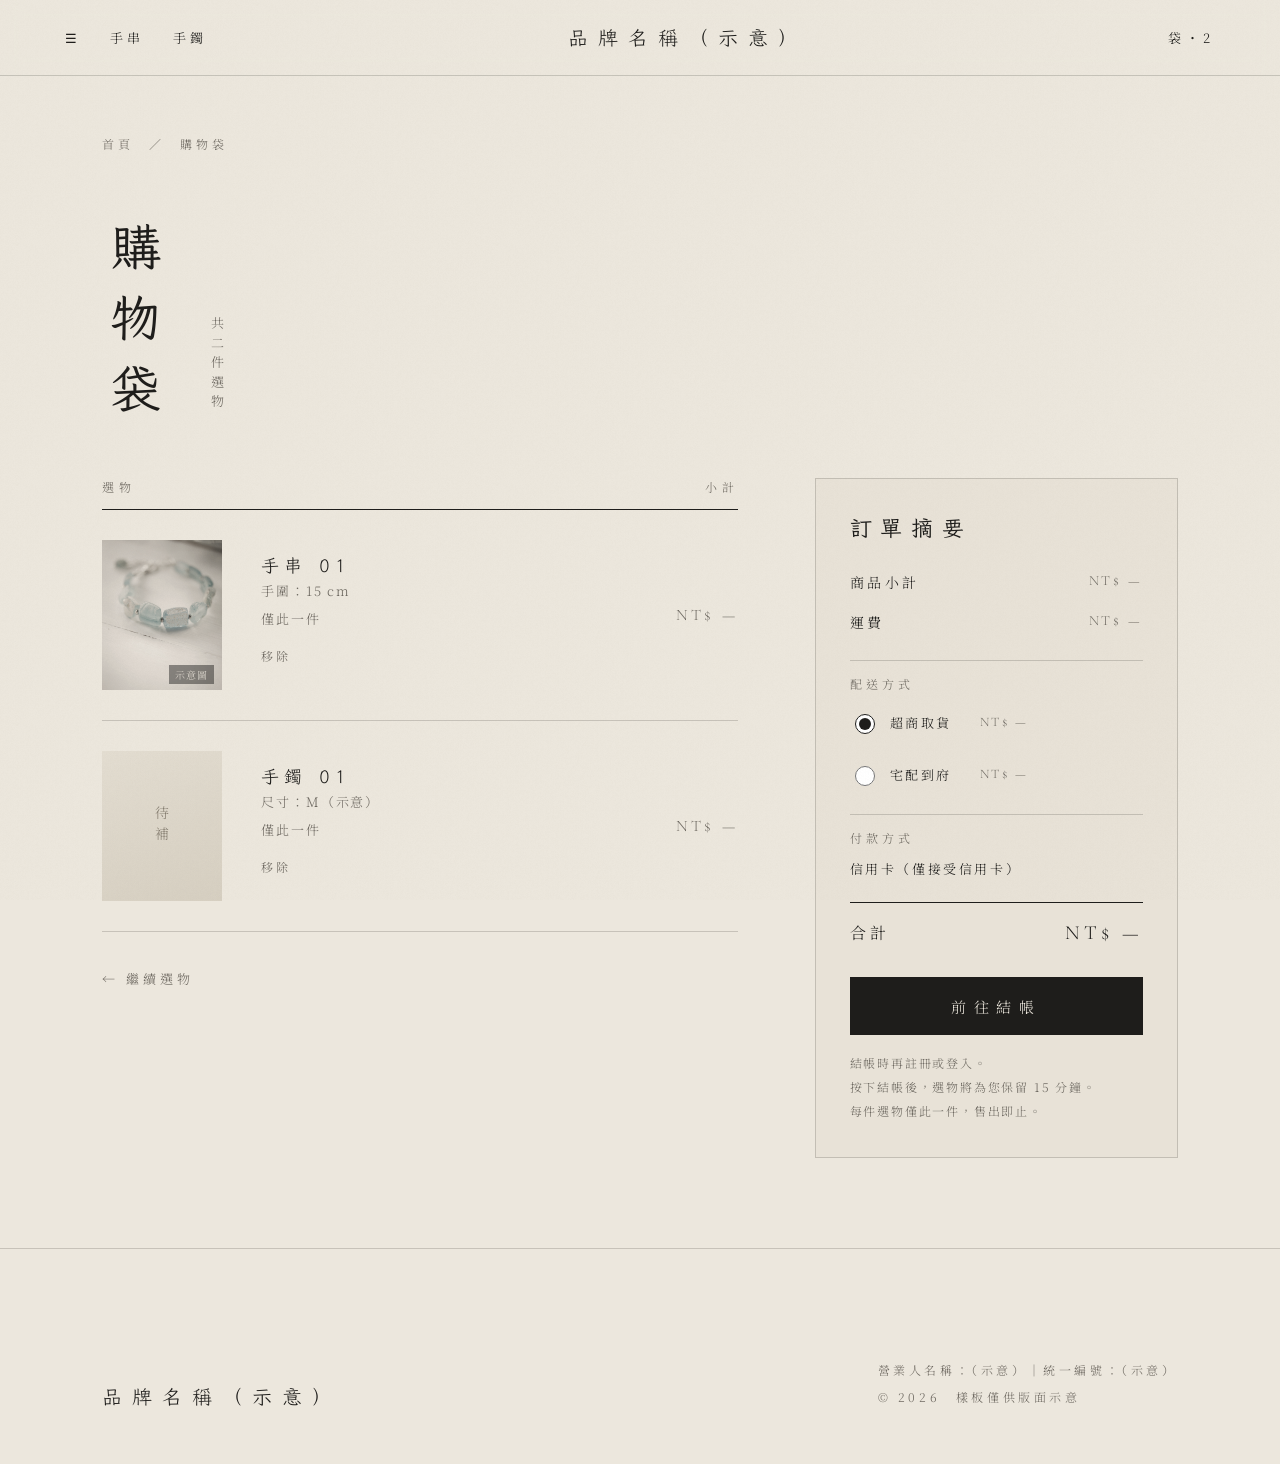
==== cart.html @ 5ad74435 "Showcase: switch to v5-zen template (dark/light alternating sections); old beige version kept in old" ====
<!doctype html><html lang="zh-Hant"><head><meta charset="utf-8"><meta name="viewport" content="width=device-width,initial-scale=1"><title>購物袋｜品牌名稱（示意）</title>
<link href="https://fonts.googleapis.com/css2?family=LXGW+WenKai+TC:wght@300;400&family=Noto+Serif+TC:wght@200;300;500&family=Cormorant+Garamond:ital,wght@0,300;1,300&display=swap" rel="stylesheet"><link rel="stylesheet" href="zen.css"><style>.ch{display:flex;align-items:flex-end;gap:3vw;padding:6vh 8vw 5vh}.ch h1{writing-mode:vertical-rl;font-family:var(--wk);font-weight:400;font-size:clamp(38px,4vw,58px);letter-spacing:.4em;margin:0}
.cw{display:grid;grid-template-columns:7fr 4fr;gap:6vw;padding:0 8vw;align-items:start}
.thd{display:grid;grid-template-columns:1fr 120px;font-size:12px;letter-spacing:.35em;color:var(--ash);padding:0 0 14px;border-bottom:1px solid var(--ink)}
.ci{display:grid;grid-template-columns:120px 1fr 120px;gap:0 2vw;padding:30px 0;border-bottom:1px solid var(--ln);align-items:center}
.ci .pic,.ci .void{aspect-ratio:4/5;height:auto}.ci .meta{padding-left:1vw}.ci .meta .s{font-size:13px;color:var(--ash);letter-spacing:.15em;line-height:2.2}
.rm{min-height:44px;display:inline-flex;align-items:center;font-size:12px;letter-spacing:.3em;color:var(--ash);background:none;border:0;padding:0;cursor:pointer;border-bottom:1px solid transparent}.rm:hover{border-bottom-color:var(--ash)}
.ci .sub{text-align:right}
.sumbox{position:sticky;top:110px;border:1px solid var(--ln);padding:34px;background:rgba(228,222,210,.5)}
.sumbox h2{font-family:var(--wk);font-weight:400;letter-spacing:.4em;font-size:22px;margin:0 0 20px}
.sumbox .r{display:flex;justify-content:space-between;padding:10px 0;letter-spacing:.25em;font-size:14px}.sumbox .t{border-top:1px solid var(--ink);margin-top:12px;padding-top:18px;font-size:16px}
.k2{font-size:12px;letter-spacing:.35em;color:var(--ash);margin-top:18px;padding-top:14px;border-top:1px solid var(--ln)}.pay{min-height:44px;display:flex;align-items:center;font-size:13px;letter-spacing:.2em}
.sumbox .btn{width:100%;min-height:58px;margin-top:22px;font-size:15px}
.sumbox .s{font-size:12px;color:var(--ash);letter-spacing:.15em;line-height:2;margin-top:16px}
.gift{display:flex;align-items:center;gap:12px;min-height:44px;font-size:13px;letter-spacing:.2em;margin-top:8px;cursor:pointer}.gift input{width:20px;height:20px;accent-color:var(--ink)}
.back{display:inline-flex;min-height:44px;align-items:center;margin-top:24px;font-size:13px;letter-spacing:.3em;color:var(--ash)}
.empty{display:none;padding:6vh 8vw 4vh;grid-template-columns:auto 1fr;gap:6vw;align-items:center;max-width:1100px;margin:auto}
.enso{width:min(28vw,340px);aspect-ratio:1;border-radius:50%;background:radial-gradient(circle,transparent 58%,rgba(30,29,27,.8) 60%,rgba(30,29,27,.45) 64%,transparent 67%);-webkit-mask:conic-gradient(#000 0 320deg,transparent 340deg);mask:conic-gradient(#000 0 320deg,transparent 340deg);display:grid;place-items:center}
.empty h2{font-family:var(--wk);font-weight:400;font-size:clamp(28px,2.8vw,40px);letter-spacing:.35em;margin:0 0 16px}.empty p{color:var(--ash);letter-spacing:.2em;line-height:2.3;margin:0 0 30px}
.empty .links{display:flex;gap:12px;flex-wrap:wrap}
body.isempty .cw{display:none}body.isempty .empty{display:grid}body.isempty .ch .v{display:none}
@media(max-width:760px){.ch{padding:4vh 6vw 3vh}.cw{grid-template-columns:1fr;padding:0 6vw;gap:6vh}.thd{display:none}
.ci{grid-template-columns:88px 1fr;gap:6px 18px;align-items:start;padding:22px 0}.ci .pic,.ci .void{grid-row:1/3}.ci .meta{padding:0}.ci .qty{justify-self:start}.ci .sub{text-align:left;font-size:15px}
.sumbox{position:static;padding:24px}.empty{grid-template-columns:1fr;text-align:center;justify-items:center;padding:6vh 6vw}.enso{width:56vw}.empty .links{justify-content:center}.empty .links .btn{width:100%}}</style></head><body>
<header><nav><a href="list.html" aria-label="選單">☰</a><a class="h" href="list.html#s">手串</a><a class="h" href="list.html#b">手鐲</a></nav><a class="logo" href="index.html">品牌名稱（示意）</a><nav><a href="cart.html" aria-label="購物袋">袋・<span id="bagn">2</span></a></nav></header><div class="crumb"><a href="index.html">首頁</a>　／　購物袋</div>
<div class="ch"><h1>購物袋</h1><div class="v" style="height:9em">共二件選物</div></div>
<div class="cw"><div><div class="thd"><span>選物</span><span style="text-align:right">小計</span></div><div class="ci rv"><div class="pic"><img src="assets/bracelet-a.jpg" alt=""><span class="tag">示意圖</span></div><div class="meta"><a class="nm" href="product.html" style="font-size:18px">手串 01</a><div class="s">手圍：15 cm</div><div class="s cq">僅此一件</div><button class="rm">移除</button></div><div class="sub pr">NT$ —</div></div><div class="ci rv"><div class="void"><span class="v">待補</span></div><div class="meta"><a class="nm" href="product.html" style="font-size:18px">手鐲 01</a><div class="s">尺寸：M（示意）</div><div class="s cq">僅此一件</div><button class="rm">移除</button></div><div class="sub pr">NT$ —</div></div><a class="back" href="list.html">← 繼續選物</a></div>
<aside class="sumbox rv"><h2>訂單摘要</h2><div class="r"><span>商品小計</span><span class="pr">NT$ —</span></div><div class="r"><span>運費</span><span class="pr">NT$ —</span></div>
<div class="k2">配送方式</div><label class="gift"><input type="radio" name="sh" checked>超商取貨　<span class="pr">NT$ —</span></label><label class="gift"><input type="radio" name="sh">宅配到府　<span class="pr">NT$ —</span></label>
<div class="k2">付款方式</div><div class="pay">信用卡（僅接受信用卡）</div><div class="r t"><span>合計</span><span class="pr" style="color:var(--ink);font-size:20px">NT$ —</span></div>
<a class="btn solid" href="#">前往結帳</a><div class="s">結帳時再註冊或登入。<br>按下結帳後，選物將為您保留 15 分鐘。<br>每件選物僅此一件，售出即止。</div></aside></div>
<div class="empty rv"><div class="enso"><span class="seal">空</span></div><div><h2>購物袋尚空</h2><p>空狀態文案（示意），由店家提供後填入。</p><div class="links"><a class="btn solid" href="list.html#s">選看手串</a><a class="btn" href="list.html#b">選看手鐲</a></div></div></div>
<script>{const m=location.search.match(/qty=([0-9]+)/);if(m&&+m[1]>1){document.querySelector('.cq').textContent='數量：'+m[1];document.getElementById('bagn').textContent=+m[1]+1;document.querySelector('.ch .v').textContent='共'+'〇一二三四五六七八九'[+m[1]+1]+'件選物'}}
if(location.search.includes('empty')){document.body.classList.add('isempty');document.getElementById('bagn').textContent='0'}</script><footer><span class="logo" style="color:var(--ink)">品牌名稱（示意）</span><span style="line-height:2.2">營業人名稱：（示意）｜統一編號：（示意）<br>© 2026　樣板僅供版面示意</span></footer>
<div class="scrim" data-close></div><aside class="drawer" aria-label="購物袋"><div class="hd"><h3>購物袋</h3><button class="x" data-close aria-label="關閉">×</button></div>
<div class="ok"><span class="seal">已入<br>袋</span>已加入購物袋</div>
<div class="li"><div class="pic"><img src="assets/bracelet-a.jpg" alt=""><span class="tag">示意圖</span></div><div><div class="nm" style="font-size:17px">手串 01</div><div style="font-size:13px;color:var(--ash);letter-spacing:.15em;line-height:2.2">手圍：<span id="dsz">15 cm</span>　・　<span id="dq">僅此一件</span></div><div class="pr">NT$ —</div></div></div>
<div class="ft"><div class="sum"><span>小計</span><span class="pr">NT$ —</span></div><a class="btn solid" href="cart.html">前往結帳</a><button class="btn" data-close>繼續選物</button></div></aside>
<script src="zen.js"></script></body></html>
---- zen.css ----
:root{--ink:#1e1d1b;--rice:#ece7dd;--rice2:#e4ded2;--tea:#b9a98c;--ash:#6f6a62;--ln:rgba(30,29,27,.18);--seal:#9b3b2a;--wk:'LXGW WenKai TC','Noto Serif TC',serif;--tc:'Noto Serif TC','Noto Serif CJK TC',serif;--en:'Cormorant Garamond',serif}
*{box-sizing:border-box}body{margin:0;background:var(--rice);color:var(--ink);font-family:var(--tc);font-weight:300}
body:before{content:"";position:fixed;inset:0;pointer-events:none;z-index:90;opacity:.6;background:url("data:image/svg+xml,%3Csvg xmlns='http://www.w3.org/2000/svg' width='240' height='240'%3E%3Cfilter id='n'%3E%3CfeTurbulence baseFrequency='.6' numOctaves='4'/%3E%3CfeColorMatrix values='0 0 0 0 .3 0 0 0 0 .27 0 0 0 0 .22 0 0 0 .06 0'/%3E%3C/filter%3E%3Crect width='100%25' height='100%25' filter='url(%23n)'/%3E%3C/svg%3E")}
a{color:inherit;text-decoration:none}button{font:inherit;color:inherit}
.v{writing-mode:vertical-rl;letter-spacing:.5em;font-size:13px;color:var(--ash)}
.tag{position:absolute;right:8px;bottom:6px;z-index:3;font-size:10px;letter-spacing:.1em;color:rgba(236,231,221,.9);background:rgba(0,0,0,.4);padding:2px 6px}
header{position:sticky;top:0;z-index:40;display:flex;justify-content:space-between;align-items:center;padding:0 4vw;height:76px;background:rgba(236,231,221,.88);backdrop-filter:blur(10px);border-bottom:1px solid var(--ln)}
header nav{display:flex}header a,header button{min-height:44px;min-width:44px;display:flex;align-items:center;justify-content:center;padding:0 14px;font-size:13px;letter-spacing:.35em;background:none;border:0;cursor:pointer}
header a.on{color:var(--seal)}
.logo{font-family:var(--wk);font-size:20px;letter-spacing:.5em}
.seal{display:inline-flex;width:44px;height:44px;border:1px solid var(--seal);color:var(--seal);font-family:var(--wk);font-size:14px;align-items:center;justify-content:center;line-height:1.1;text-align:center;flex:none}
.btn{display:inline-flex;align-items:center;justify-content:center;min-height:52px;padding:0 36px;border:1px solid var(--ink);font-size:14px;letter-spacing:.5em;transition:.6s;background:none;cursor:pointer}
.btn:hover{background:var(--ink);color:var(--rice)}
.btn.solid{background:var(--ink);color:var(--rice)}.btn.solid:hover{background:#3a3833}
.crumb{padding:5vh 8vw 0;font-size:12px;letter-spacing:.3em;color:var(--ash)}.crumb a{display:inline-flex;min-height:44px;align-items:center}
.pic{position:relative;overflow:hidden;background:#d8d1c4}.pic img{width:100%;height:100%;display:block;object-fit:cover;filter:grayscale(.6) sepia(.12);transition:transform 1.8s cubic-bezier(.2,.7,.2,1),filter 1.2s}
a:hover .pic img,.pic:hover img{transform:scale(1.05);filter:grayscale(.2)}
.void{display:flex;align-items:center;justify-content:center;background:linear-gradient(160deg,#e3ddd1,#d6cfc1);position:relative;height:100%}.void .v{font-size:14px;color:#857d70}
.nm{font-family:var(--wk);font-size:20px;letter-spacing:.3em}.pr{font-family:var(--en);letter-spacing:.2em;color:var(--ash)}
.qty{display:inline-flex;align-items:center;border:1px solid var(--ln);width:max-content}.qty button{width:44px;height:44px;border:0;background:none;font-size:18px;cursor:pointer}.qty button:hover{background:rgba(185,169,140,.2)}.qty span{width:40px;text-align:center;font-family:var(--en);font-size:18px}
footer{padding:12vh 8vw 6vh;display:flex;justify-content:space-between;align-items:flex-end;color:var(--ash);font-size:12px;letter-spacing:.3em;border-top:1px solid var(--ln);margin-top:10vh}
.rv{opacity:0;filter:blur(6px);transition:opacity 1.6s ease,filter 1.6s ease}.rv.on{opacity:1;filter:none}
/* drawer */
.scrim{position:fixed;inset:0;background:rgba(16,15,13,.45);opacity:0;pointer-events:none;transition:.6s;z-index:60}
.drawer{position:fixed;top:0;right:0;height:100%;width:min(440px,92vw);background:var(--rice);z-index:61;transform:translateX(100%);transition:transform .7s cubic-bezier(.2,.7,.2,1);display:flex;flex-direction:column;}body.dopen .drawer{box-shadow:-30px 0 60px rgba(0,0,0,.18)}
body.dopen .scrim{opacity:1;pointer-events:auto}body.dopen .drawer{transform:none}
.drawer .hd{display:flex;justify-content:space-between;align-items:center;padding:22px 28px;border-bottom:1px solid var(--ln)}
.drawer .hd h3{font-family:var(--wk);font-weight:400;letter-spacing:.4em;margin:0;font-size:20px}
.drawer .x{width:44px;height:44px;border:0;background:none;font-size:22px;cursor:pointer}
.drawer .ok{display:flex;align-items:center;gap:14px;padding:22px 28px;color:var(--ash);font-size:13px;letter-spacing:.2em}
.drawer .li{display:grid;grid-template-columns:84px 1fr;gap:18px;padding:0 28px 24px;border-bottom:1px solid var(--ln)}.drawer .li .pic{aspect-ratio:4/5}
.drawer .ft{margin-top:auto;padding:24px 28px;border-top:1px solid var(--ln);display:grid;gap:12px}
.drawer .sum{display:flex;justify-content:space-between;letter-spacing:.3em;font-size:14px;margin-bottom:6px}
@media(max-width:760px){header nav a.h{display:none}.logo{font-size:15px;letter-spacing:.35em}header{padding:0 2vw}.crumb{padding:3vh 6vw 0}footer{flex-direction:column;align-items:flex-start;gap:20px}}
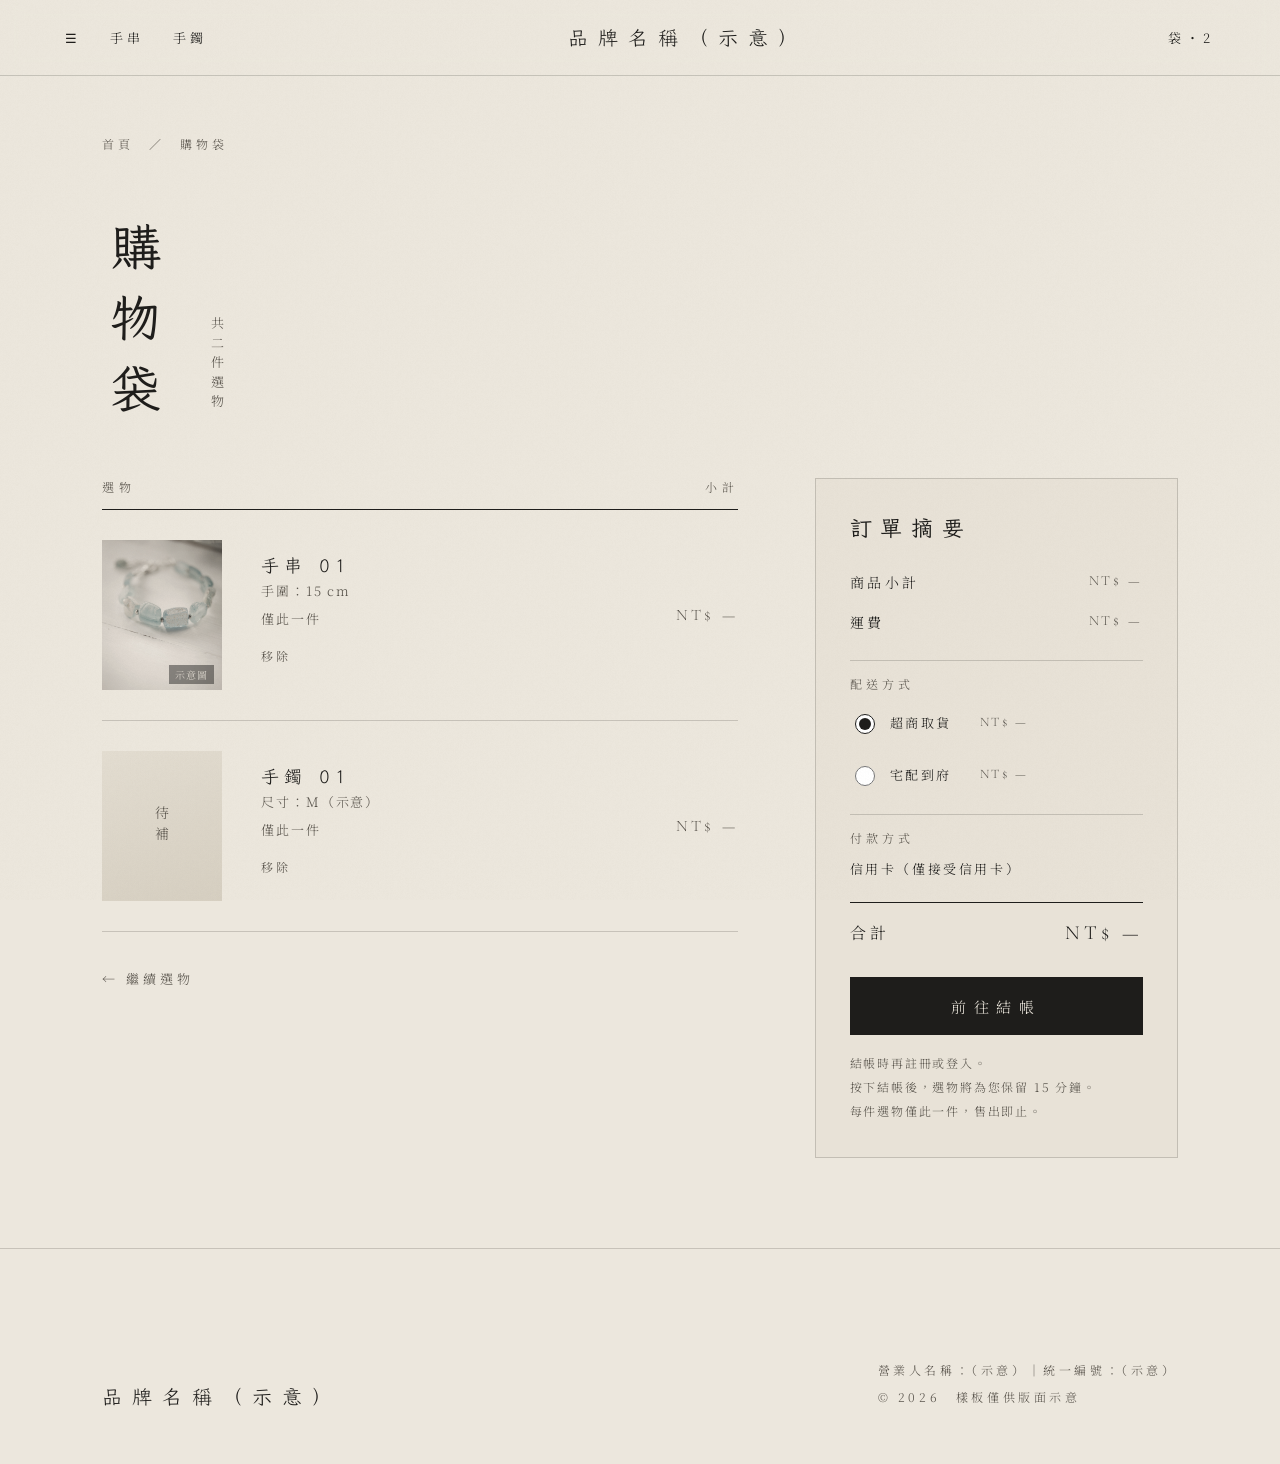
==== commit 7fb78c5e: "小修四項：首頁頁首實底、商品頁底部列、手機篩選面板、小字對比 - index.html：頁首在 hero 內透明，hero 底部距頁首約 60px 時切換為   rgba(236,231,221,.9" ====
--- a/cart.html
+++ b/cart.html
@@ -21,7 +21,8 @@
 body.isempty .cw{display:none}body.isempty .empty{display:grid}body.isempty .ch .v{display:none}
 @media(max-width:760px){.ch{padding:4vh 6vw 3vh}.cw{grid-template-columns:1fr;padding:0 6vw;gap:6vh}.thd{display:none}
 .ci{grid-template-columns:88px 1fr;gap:6px 18px;align-items:start;padding:22px 0}.ci .pic,.ci .void{grid-row:1/3}.ci .meta{padding:0}.ci .qty{justify-self:start}.ci .sub{text-align:left;font-size:15px}
-.sumbox{position:static;padding:24px}.empty{grid-template-columns:1fr;text-align:center;justify-items:center;padding:6vh 6vw}.enso{width:56vw}.empty .links{justify-content:center}.empty .links .btn{width:100%}}</style></head><body>
+.sumbox{position:static;padding:24px}.empty{grid-template-columns:1fr;text-align:center;justify-items:center;padding:6vh 6vw}.enso{width:56vw}.empty .links{justify-content:center}.empty .links .btn{width:100%}
+.rm,.k2,.back,.pay{font-size:13px}.sumbox .s,.empty p{font-size:14px}}</style></head><body>
 <header><nav><a href="list.html" aria-label="選單">☰</a><a class="h" href="list.html#s">手串</a><a class="h" href="list.html#b">手鐲</a></nav><a class="logo" href="index.html">品牌名稱（示意）</a><nav><a href="cart.html" aria-label="購物袋">袋・<span id="bagn">2</span></a></nav></header><div class="crumb"><a href="index.html">首頁</a>　／　購物袋</div>
 <div class="ch"><h1>購物袋</h1><div class="v" style="height:9em">共二件選物</div></div>
 <div class="cw"><div><div class="thd"><span>選物</span><span style="text-align:right">小計</span></div><div class="ci rv"><div class="pic"><img src="assets/bracelet-a.jpg" alt=""><span class="tag">示意圖</span></div><div class="meta"><a class="nm" href="product.html" style="font-size:18px">手串 01</a><div class="s">手圍：15 cm</div><div class="s cq">僅此一件</div><button class="rm">移除</button></div><div class="sub pr">NT$ —</div></div><div class="ci rv"><div class="void"><span class="v">待補</span></div><div class="meta"><a class="nm" href="product.html" style="font-size:18px">手鐲 01</a><div class="s">尺寸：M（示意）</div><div class="s cq">僅此一件</div><button class="rm">移除</button></div><div class="sub pr">NT$ —</div></div><a class="back" href="list.html">← 繼續選物</a></div>
--- a/zen.css
+++ b/zen.css
@@ -1,4 +1,4 @@
-:root{--ink:#1e1d1b;--rice:#ece7dd;--rice2:#e4ded2;--tea:#b9a98c;--ash:#6f6a62;--ln:rgba(30,29,27,.18);--seal:#9b3b2a;--wk:'LXGW WenKai TC','Noto Serif TC',serif;--tc:'Noto Serif TC','Noto Serif CJK TC',serif;--en:'Cormorant Garamond',serif}
+:root{--ink:#1e1d1b;--rice:#ece7dd;--rice2:#e4ded2;--tea:#b9a98c;--ash:#5a554d;--ln:rgba(30,29,27,.18);--seal:#9b3b2a;--wk:'LXGW WenKai TC','Noto Serif TC',serif;--tc:'Noto Serif TC','Noto Serif CJK TC',serif;--en:'Cormorant Garamond',serif}
 *{box-sizing:border-box}body{margin:0;background:var(--rice);color:var(--ink);font-family:var(--tc);font-weight:300}
 body:before{content:"";position:fixed;inset:0;pointer-events:none;z-index:90;opacity:.6;background:url("data:image/svg+xml,%3Csvg xmlns='http://www.w3.org/2000/svg' width='240' height='240'%3E%3Cfilter id='n'%3E%3CfeTurbulence baseFrequency='.6' numOctaves='4'/%3E%3CfeColorMatrix values='0 0 0 0 .3 0 0 0 0 .27 0 0 0 0 .22 0 0 0 .06 0'/%3E%3C/filter%3E%3Crect width='100%25' height='100%25' filter='url(%23n)'/%3E%3C/svg%3E")}
 a{color:inherit;text-decoration:none}button{font:inherit;color:inherit}
@@ -15,7 +15,7 @@
 .crumb{padding:5vh 8vw 0;font-size:12px;letter-spacing:.3em;color:var(--ash)}.crumb a{display:inline-flex;min-height:44px;align-items:center}
 .pic{position:relative;overflow:hidden;background:#d8d1c4}.pic img{width:100%;height:100%;display:block;object-fit:cover;filter:grayscale(.6) sepia(.12);transition:transform 1.8s cubic-bezier(.2,.7,.2,1),filter 1.2s}
 a:hover .pic img,.pic:hover img{transform:scale(1.05);filter:grayscale(.2)}
-.void{display:flex;align-items:center;justify-content:center;background:linear-gradient(160deg,#e3ddd1,#d6cfc1);position:relative;height:100%}.void .v{font-size:14px;color:#857d70}
+.void{display:flex;align-items:center;justify-content:center;background:linear-gradient(160deg,#e3ddd1,#d6cfc1);position:relative;height:100%}.void .v{font-size:14px;color:var(--ash)}
 .nm{font-family:var(--wk);font-size:20px;letter-spacing:.3em}.pr{font-family:var(--en);letter-spacing:.2em;color:var(--ash)}
 .qty{display:inline-flex;align-items:center;border:1px solid var(--ln);width:max-content}.qty button{width:44px;height:44px;border:0;background:none;font-size:18px;cursor:pointer}.qty button:hover{background:rgba(185,169,140,.2)}.qty span{width:40px;text-align:center;font-family:var(--en);font-size:18px}
 footer{padding:12vh 8vw 6vh;display:flex;justify-content:space-between;align-items:flex-end;color:var(--ash);font-size:12px;letter-spacing:.3em;border-top:1px solid var(--ln);margin-top:10vh}
@@ -31,4 +31,4 @@
 .drawer .li{display:grid;grid-template-columns:84px 1fr;gap:18px;padding:0 28px 24px;border-bottom:1px solid var(--ln)}.drawer .li .pic{aspect-ratio:4/5}
 .drawer .ft{margin-top:auto;padding:24px 28px;border-top:1px solid var(--ln);display:grid;gap:12px}
 .drawer .sum{display:flex;justify-content:space-between;letter-spacing:.3em;font-size:14px;margin-bottom:6px}
-@media(max-width:760px){header nav a.h{display:none}.logo{font-size:15px;letter-spacing:.35em}header{padding:0 2vw}.crumb{padding:3vh 6vw 0}footer{flex-direction:column;align-items:flex-start;gap:20px}}
+@media(max-width:760px){header nav a.h{display:none}.logo{font-size:15px;letter-spacing:.35em}header{padding:0 2vw}.crumb{padding:3vh 6vw 0;font-size:13px}footer{flex-direction:column;align-items:flex-start;gap:20px;font-size:13px}.v{font-size:13px}.tag{font-size:13px}}
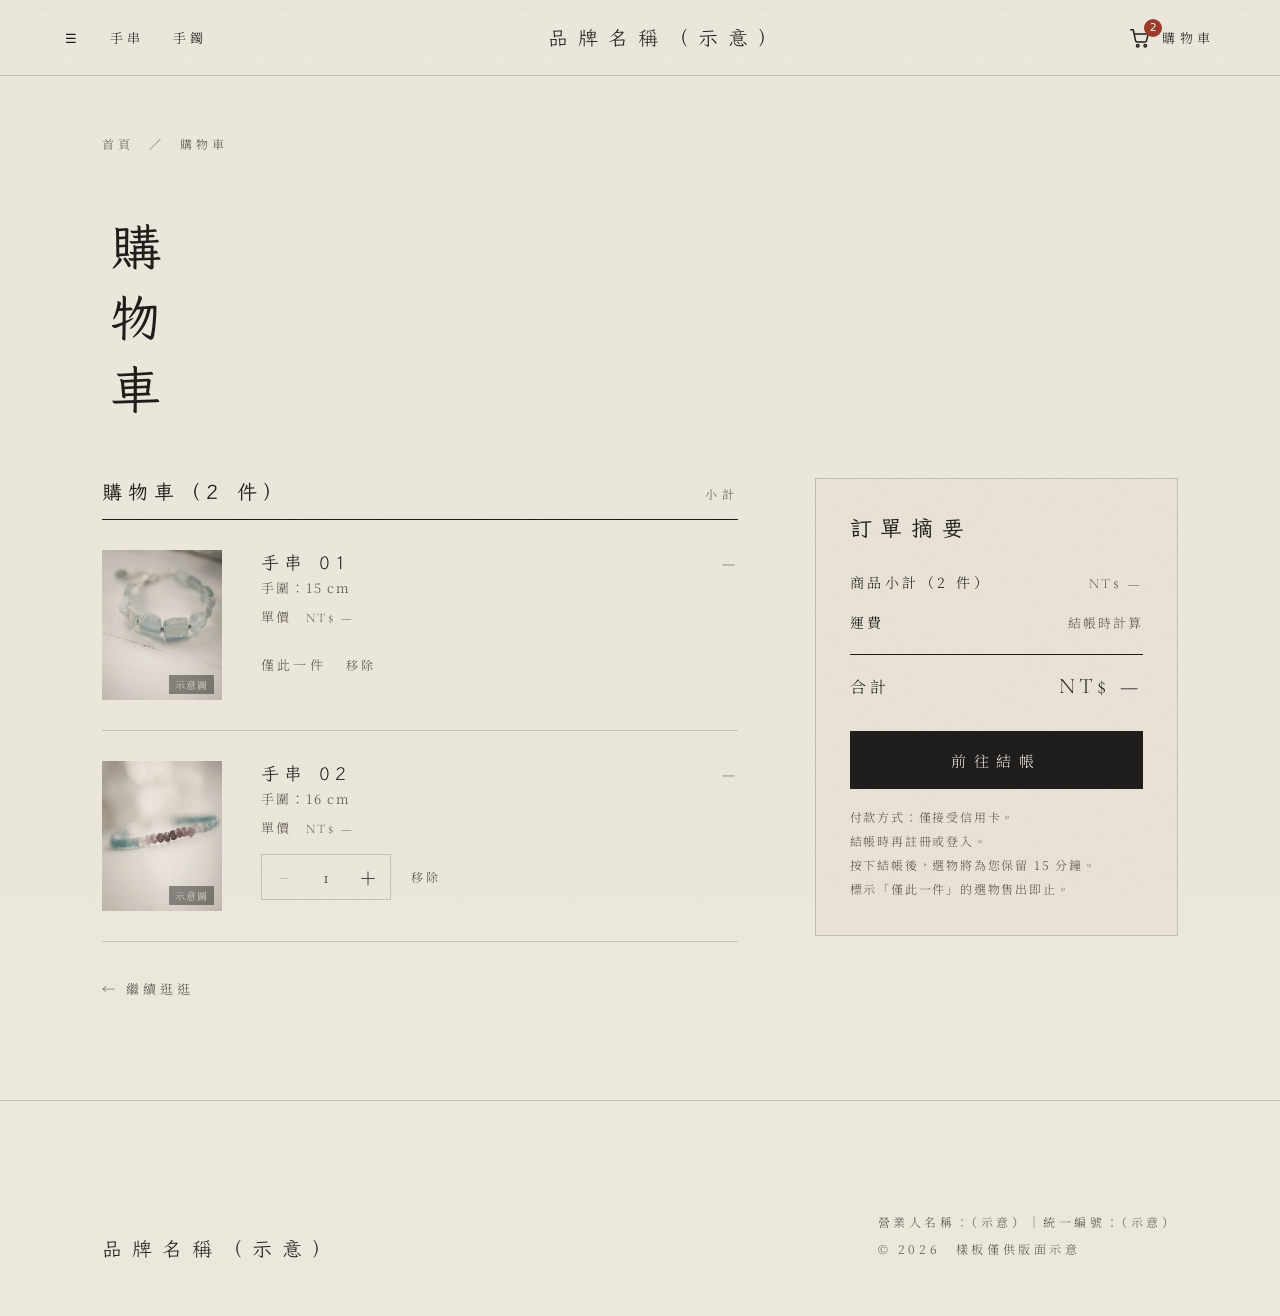
==== commit 29c7d184: "全站「購物袋」改為「購物車」，購物車頁改為一般購物車 - 頁首：內嵌 SVG 購物車線條圖示＋數量徽章（0 件隱藏，id 沿用 bagn）；   電腦版圖示旁加「購物車」字，手機只留圖示＋徽章，點擊區" ====
--- a/cart.html
+++ b/cart.html
@@ -1,40 +1,55 @@
-<!doctype html><html lang="zh-Hant"><head><meta charset="utf-8"><meta name="viewport" content="width=device-width,initial-scale=1"><title>購物袋｜品牌名稱（示意）</title>
+<!doctype html><html lang="zh-Hant"><head><meta charset="utf-8"><meta name="viewport" content="width=device-width,initial-scale=1"><title>購物車｜品牌名稱（示意）</title>
 <link href="https://fonts.googleapis.com/css2?family=LXGW+WenKai+TC:wght@300;400&family=Noto+Serif+TC:wght@200;300;500&family=Cormorant+Garamond:ital,wght@0,300;1,300&display=swap" rel="stylesheet"><link rel="stylesheet" href="zen.css"><style>.ch{display:flex;align-items:flex-end;gap:3vw;padding:6vh 8vw 5vh}.ch h1{writing-mode:vertical-rl;font-family:var(--wk);font-weight:400;font-size:clamp(38px,4vw,58px);letter-spacing:.4em;margin:0}
 .cw{display:grid;grid-template-columns:7fr 4fr;gap:6vw;padding:0 8vw;align-items:start}
-.thd{display:grid;grid-template-columns:1fr 120px;font-size:12px;letter-spacing:.35em;color:var(--ash);padding:0 0 14px;border-bottom:1px solid var(--ink)}
-.ci{display:grid;grid-template-columns:120px 1fr 120px;gap:0 2vw;padding:30px 0;border-bottom:1px solid var(--ln);align-items:center}
-.ci .pic,.ci .void{aspect-ratio:4/5;height:auto}.ci .meta{padding-left:1vw}.ci .meta .s{font-size:13px;color:var(--ash);letter-spacing:.15em;line-height:2.2}
+.thd{display:flex;justify-content:space-between;align-items:baseline;padding:0 0 14px;border-bottom:1px solid var(--ink)}.thd h2{font-family:var(--wk);font-weight:400;font-size:20px;letter-spacing:.3em;margin:0}.thd span{font-size:12px;letter-spacing:.35em;color:var(--ash)}
+.ci{display:grid;grid-template-columns:120px 1fr 140px;gap:0 2vw;padding:30px 0;border-bottom:1px solid var(--ln);align-items:start}
+.ci .th .pic,.ci .th .void{aspect-ratio:4/5;height:auto}.ci .meta{padding-left:1vw;min-width:0}.ci .meta .nm{font-size:18px}.ci .meta .s{font-size:13px;color:var(--ash);letter-spacing:.15em;line-height:2.2}
+.ci .ctl{display:flex;align-items:center;flex-wrap:wrap;gap:8px 20px;margin-top:10px}.ci .one{font-size:13px;letter-spacing:.25em;color:var(--ash);min-height:44px;display:inline-flex;align-items:center}
+.qty button:disabled{color:#bdb6aa;cursor:not-allowed;background:none}
 .rm{min-height:44px;display:inline-flex;align-items:center;font-size:12px;letter-spacing:.3em;color:var(--ash);background:none;border:0;padding:0;cursor:pointer;border-bottom:1px solid transparent}.rm:hover{border-bottom-color:var(--ash)}
-.ci .sub{text-align:right}
+.ci .sub{text-align:right;white-space:nowrap}.ci .sub .lb{display:none}
 .sumbox{position:sticky;top:110px;border:1px solid var(--ln);padding:34px;background:rgba(228,222,210,.5)}
 .sumbox h2{font-family:var(--wk);font-weight:400;letter-spacing:.4em;font-size:22px;margin:0 0 20px}
-.sumbox .r{display:flex;justify-content:space-between;padding:10px 0;letter-spacing:.25em;font-size:14px}.sumbox .t{border-top:1px solid var(--ink);margin-top:12px;padding-top:18px;font-size:16px}
-.k2{font-size:12px;letter-spacing:.35em;color:var(--ash);margin-top:18px;padding-top:14px;border-top:1px solid var(--ln)}.pay{min-height:44px;display:flex;align-items:center;font-size:13px;letter-spacing:.2em}
+.sumbox .r{display:flex;justify-content:space-between;align-items:baseline;gap:12px;padding:10px 0;letter-spacing:.25em;font-size:14px}.sumbox .t{border-top:1px solid var(--ink);margin-top:12px;padding-top:18px;font-size:16px}.sumbox .t .pr{color:var(--ink);font-size:22px}
+.ship{font-size:13px;letter-spacing:.15em;color:var(--ash)}
 .sumbox .btn{width:100%;min-height:58px;margin-top:22px;font-size:15px}
 .sumbox .s{font-size:12px;color:var(--ash);letter-spacing:.15em;line-height:2;margin-top:16px}
-.gift{display:flex;align-items:center;gap:12px;min-height:44px;font-size:13px;letter-spacing:.2em;margin-top:8px;cursor:pointer}.gift input{width:20px;height:20px;accent-color:var(--ink)}
 .back{display:inline-flex;min-height:44px;align-items:center;margin-top:24px;font-size:13px;letter-spacing:.3em;color:var(--ash)}
+.cbar{display:none}
 .empty{display:none;padding:6vh 8vw 4vh;grid-template-columns:auto 1fr;gap:6vw;align-items:center;max-width:1100px;margin:auto}
 .enso{width:min(28vw,340px);aspect-ratio:1;border-radius:50%;background:radial-gradient(circle,transparent 58%,rgba(30,29,27,.8) 60%,rgba(30,29,27,.45) 64%,transparent 67%);-webkit-mask:conic-gradient(#000 0 320deg,transparent 340deg);mask:conic-gradient(#000 0 320deg,transparent 340deg);display:grid;place-items:center}
-.empty h2{font-family:var(--wk);font-weight:400;font-size:clamp(28px,2.8vw,40px);letter-spacing:.35em;margin:0 0 16px}.empty p{color:var(--ash);letter-spacing:.2em;line-height:2.3;margin:0 0 30px}
-.empty .links{display:flex;gap:12px;flex-wrap:wrap}
-body.isempty .cw{display:none}body.isempty .empty{display:grid}body.isempty .ch .v{display:none}
-@media(max-width:760px){.ch{padding:4vh 6vw 3vh}.cw{grid-template-columns:1fr;padding:0 6vw;gap:6vh}.thd{display:none}
-.ci{grid-template-columns:88px 1fr;gap:6px 18px;align-items:start;padding:22px 0}.ci .pic,.ci .void{grid-row:1/3}.ci .meta{padding:0}.ci .qty{justify-self:start}.ci .sub{text-align:left;font-size:15px}
-.sumbox{position:static;padding:24px}.empty{grid-template-columns:1fr;text-align:center;justify-items:center;padding:6vh 6vw}.enso{width:56vw}.empty .links{justify-content:center}.empty .links .btn{width:100%}
-.rm,.k2,.back,.pay{font-size:13px}.sumbox .s,.empty p{font-size:14px}}</style></head><body>
-<header><nav><a href="list.html" aria-label="選單">☰</a><a class="h" href="list.html#s">手串</a><a class="h" href="list.html#b">手鐲</a></nav><a class="logo" href="index.html">品牌名稱（示意）</a><nav><a href="cart.html" aria-label="購物袋">袋・<span id="bagn">2</span></a></nav></header><div class="crumb"><a href="index.html">首頁</a>　／　購物袋</div>
-<div class="ch"><h1>購物袋</h1><div class="v" style="height:9em">共二件選物</div></div>
-<div class="cw"><div><div class="thd"><span>選物</span><span style="text-align:right">小計</span></div><div class="ci rv"><div class="pic"><img src="assets/bracelet-a.jpg" alt=""><span class="tag">示意圖</span></div><div class="meta"><a class="nm" href="product.html" style="font-size:18px">手串 01</a><div class="s">手圍：15 cm</div><div class="s cq">僅此一件</div><button class="rm">移除</button></div><div class="sub pr">NT$ —</div></div><div class="ci rv"><div class="void"><span class="v">待補</span></div><div class="meta"><a class="nm" href="product.html" style="font-size:18px">手鐲 01</a><div class="s">尺寸：M（示意）</div><div class="s cq">僅此一件</div><button class="rm">移除</button></div><div class="sub pr">NT$ —</div></div><a class="back" href="list.html">← 繼續選物</a></div>
-<aside class="sumbox rv"><h2>訂單摘要</h2><div class="r"><span>商品小計</span><span class="pr">NT$ —</span></div><div class="r"><span>運費</span><span class="pr">NT$ —</span></div>
-<div class="k2">配送方式</div><label class="gift"><input type="radio" name="sh" checked>超商取貨　<span class="pr">NT$ —</span></label><label class="gift"><input type="radio" name="sh">宅配到府　<span class="pr">NT$ —</span></label>
-<div class="k2">付款方式</div><div class="pay">信用卡（僅接受信用卡）</div><div class="r t"><span>合計</span><span class="pr" style="color:var(--ink);font-size:20px">NT$ —</span></div>
-<a class="btn solid" href="#">前往結帳</a><div class="s">結帳時再註冊或登入。<br>按下結帳後，選物將為您保留 15 分鐘。<br>每件選物僅此一件，售出即止。</div></aside></div>
-<div class="empty rv"><div class="enso"><span class="seal">空</span></div><div><h2>購物袋尚空</h2><p>空狀態文案（示意），由店家提供後填入。</p><div class="links"><a class="btn solid" href="list.html#s">選看手串</a><a class="btn" href="list.html#b">選看手鐲</a></div></div></div>
-<script>{const m=location.search.match(/qty=([0-9]+)/);if(m&&+m[1]>1){document.querySelector('.cq').textContent='數量：'+m[1];document.getElementById('bagn').textContent=+m[1]+1;document.querySelector('.ch .v').textContent='共'+'〇一二三四五六七八九'[+m[1]+1]+'件選物'}}
-if(location.search.includes('empty')){document.body.classList.add('isempty');document.getElementById('bagn').textContent='0'}</script><footer><span class="logo" style="color:var(--ink)">品牌名稱（示意）</span><span style="line-height:2.2">營業人名稱：（示意）｜統一編號：（示意）<br>© 2026　樣板僅供版面示意</span></footer>
-<div class="scrim" data-close></div><aside class="drawer" aria-label="購物袋"><div class="hd"><h3>購物袋</h3><button class="x" data-close aria-label="關閉">×</button></div>
-<div class="ok"><span class="seal">已入<br>袋</span>已加入購物袋</div>
-<div class="li"><div class="pic"><img src="assets/bracelet-a.jpg" alt=""><span class="tag">示意圖</span></div><div><div class="nm" style="font-size:17px">手串 01</div><div style="font-size:13px;color:var(--ash);letter-spacing:.15em;line-height:2.2">手圍：<span id="dsz">15 cm</span>　・　<span id="dq">僅此一件</span></div><div class="pr">NT$ —</div></div></div>
-<div class="ft"><div class="sum"><span>小計</span><span class="pr">NT$ —</span></div><a class="btn solid" href="cart.html">前往結帳</a><button class="btn" data-close>繼續選物</button></div></aside>
-<script src="zen.js"></script></body></html>+.empty h2{font-family:var(--wk);font-weight:400;font-size:clamp(26px,2.6vw,36px);letter-spacing:.3em;margin:0 0 30px}
+.sr{position:absolute;width:1px;height:1px;overflow:hidden;clip:rect(0 0 0 0);white-space:nowrap}
+body.isempty .cw{display:none}body.isempty .empty{display:grid}
+@media(max-width:760px){.ch{padding:4vh 6vw 3vh}.cw{grid-template-columns:1fr;padding:0 6vw;gap:6vh}.thd span{display:none}
+.ci{grid-template-columns:88px 1fr;gap:10px 18px;padding:22px 0}.ci .th{grid-row:1/3}.ci .meta{padding:0}.ci .meta .nm{font-size:16px}.ci .sub{text-align:left;font-size:15px;grid-column:2}.ci .sub .lb{display:inline;font-family:var(--tc);font-size:13px;letter-spacing:.2em;color:var(--ash);margin-right:10px}
+.rm,.thd span,.back{font-size:13px}.sumbox{position:static;padding:24px}.sumbox .s{font-size:14px}
+.cbar{display:flex;align-items:center;justify-content:space-between;gap:14px;position:fixed;left:0;right:0;bottom:0;z-index:30;padding:10px 16px calc(10px + env(safe-area-inset-bottom));background:rgba(236,231,221,.95);border-top:1px solid var(--ln);backdrop-filter:blur(8px)}
+.cbar .lb{font-size:13px;letter-spacing:.2em;color:var(--ash);display:block}.cbar .pr{color:var(--ink);font-size:20px;white-space:nowrap}.cbar .btn{min-height:52px;padding:0 24px;letter-spacing:.3em;flex:none}
+body:not(.isempty){padding-bottom:calc(76px + env(safe-area-inset-bottom))}body.isempty .cbar{display:none}
+.empty{grid-template-columns:1fr;text-align:center;justify-items:center;padding:6vh 6vw}.enso{width:56vw}.empty .btn{width:100%}}</style></head><body>
+<header><nav><a href="list.html" aria-label="選單">☰</a><a class="h" href="list.html#s">手串</a><a class="h" href="list.html#b">手鐲</a></nav><a class="logo" href="index.html">品牌名稱（示意）</a><nav><a class="cartlink" href="cart.html" aria-current="page" aria-label="購物車，2 件商品"><span class="cico"><svg viewBox="0 0 24 24" width="24" height="24" fill="none" stroke="currentColor" stroke-width="1.5" stroke-linecap="round" stroke-linejoin="round" aria-hidden="true" focusable="false"><path d="M2.75 3.75h2.5l2.3 10.9a1.6 1.6 0 0 0 1.6 1.3h7.8a1.6 1.6 0 0 0 1.55-1.2l1.75-6.85H6.1"/><circle cx="9.75" cy="19.75" r="1.25"/><circle cx="17.25" cy="19.75" r="1.25"/></svg><span id="bagn" class="badge">2</span></span><span class="ct">購物車</span></a></nav></header><div class="crumb"><a href="index.html">首頁</a>　／　購物車</div>
+<div class="ch"><h1>購物車</h1></div>
+<div class="cw"><div><div class="thd"><h2 id="ctitle">購物車（2 件）</h2><span>小計</span></div><div id="items"></div><a class="back" href="list.html">← 繼續逛逛</a></div>
+<aside class="sumbox"><h2>訂單摘要</h2><div class="r"><span id="cnum">商品小計（2 件）</span><span class="pr" id="csub">NT$ —</span></div><div class="r"><span>運費</span><span class="ship">結帳時計算</span></div>
+<div class="r t"><span>合計</span><span class="pr" id="ctot">NT$ —</span></div>
+<a class="btn solid" href="#">前往結帳</a><div class="s">付款方式：僅接受信用卡。<br>結帳時再註冊或登入。<br>按下結帳後，選物將為您保留 15 分鐘。<br>標示「僅此一件」的選物售出即止。</div></aside></div>
+<div class="cbar"><div><span class="lb" id="cbnum">合計・2 件</span><span class="pr" id="cbtot">NT$ —</span></div><a class="btn solid" href="#">前往結帳</a></div>
+<div class="empty"><div class="enso"><span class="seal">空</span></div><div><h2>購物車還是空的</h2><a class="btn solid" href="list.html">去逛逛</a></div></div>
+<p class="sr" aria-live="polite" id="clive"></p>
+<footer><span class="logo" style="color:var(--ink)">品牌名稱（示意）</span><span style="line-height:2.2">營業人名稱：（示意）｜統一編號：（示意）<br>© 2026　樣板僅供版面示意</span></footer>
+<script src="zen.js"></script>
+<script>{/* 示意資料：寫死在頁面內；price 為 null 表示價格待店家提供 */
+const items=[{nm:'手串 01',spec:'手圍：15 cm',price:null,img:'assets/bracelet-a.jpg',qty:1,max:1},{nm:'手串 02',spec:'手圍：16 cm',price:null,img:'assets/bracelet-b.jpg',qty:1,max:3}];
+const m=location.search.match(/qty=([0-9]+)/);if(m){items[0].max=2;items[0].qty=Math.min(2,Math.max(1,+m[1]))}
+if(location.search.includes('empty'))items.length=0;
+const L=document.getElementById('items'),$=id=>document.getElementById(id);
+const money=n=>n==null?'NT$ —':'NT$ '+n.toLocaleString('en-US'),line=it=>it.price==null?'—':money(it.price*it.qty);
+const count=()=>items.reduce((a,b)=>a+b.qty,0);
+function draw(){L.innerHTML=items.map((it,i)=>{const one=it.max<=1;return '<div class="ci" data-i="'+i+'"><a class="th" href="product.html" tabindex="-1" aria-hidden="true">'+(it.img?'<div class="pic"><img src="'+it.img+'" alt=""><span class="tag">示意圖</span></div>':'<div class="void"><span class="v">待補</span></div>')+'</a><div class="meta"><a class="nm" href="product.html">'+it.nm+'</a><div class="s">'+it.spec+'</div><div class="s">單價　<span class="pr">'+money(it.price)+'</span></div><div class="ctl">'+(one?'<span class="one">僅此一件</span>':'<div class="qty" data-cart role="group" aria-label="'+it.nm+' 數量"><button type="button" data-d="-1" aria-label="減少 '+it.nm+' 數量"'+(it.qty<=1?' disabled':'')+'>−</button><span>'+it.qty+'</span><button type="button" data-d="1" aria-label="增加 '+it.nm+' 數量"'+(it.qty>=it.max?' disabled':'')+'>＋</button></div>')+'<button type="button" class="rm" aria-label="移除 '+it.nm+'">移除</button></div></div><div class="sub"><span class="lb">小計</span><span class="pr">'+line(it)+'</span></div></div>'}).join('');sum()}
+/* 合計：任何一件價格未定就顯示 NT$ — */
+function sum(){const n=count(),t=items.some(b=>b.price==null)?null:items.reduce((a,b)=>a+b.price*b.qty,0);$('ctitle').textContent='購物車（'+n+' 件）';$('cnum').textContent='商品小計（'+n+' 件）';$('cbnum').textContent='合計・'+n+' 件';[$('csub'),$('ctot'),$('cbtot')].forEach(e=>e.textContent=money(t));setBag(n);document.body.classList.toggle('isempty',!items.length)}
+L.addEventListener('click',e=>{const b=e.target.closest('button'),r=e.target.closest('.ci');if(!b||!r)return;const i=+r.dataset.i,it=items[i];
+if(b.classList.contains('rm')){items.splice(i,1);draw();$('clive').textContent='已移除 '+it.nm+'。購物車共 '+count()+' 件';const nx=L.querySelectorAll('.rm')[Math.min(i,items.length-1)];(nx||document.querySelector('.empty .btn')).focus();return}
+const d=+b.dataset.d;if(d&&!b.disabled){it.qty=Math.min(it.max,Math.max(1,it.qty+d));draw();$('clive').textContent=it.nm+' 數量 '+it.qty+'。購物車共 '+count()+' 件';const q=L.querySelector('.ci[data-i="'+i+'"] [data-d="'+d+'"]');(q.disabled?L.querySelector('.ci[data-i="'+i+'"] [data-d="'+(-d)+'"]'):q).focus()}});
+draw()}</script></body></html>
--- a/zen.css
+++ b/zen.css
@@ -7,6 +7,9 @@
 header{position:sticky;top:0;z-index:40;display:flex;justify-content:space-between;align-items:center;padding:0 4vw;height:76px;background:rgba(236,231,221,.88);backdrop-filter:blur(10px);border-bottom:1px solid var(--ln)}
 header nav{display:flex}header a,header button{min-height:44px;min-width:44px;display:flex;align-items:center;justify-content:center;padding:0 14px;font-size:13px;letter-spacing:.35em;background:none;border:0;cursor:pointer}
 header a.on{color:var(--seal)}
+/* 頁首購物車 */
+.cartlink{gap:10px}.cico{position:relative;display:inline-flex;width:24px;height:24px;flex:none}.cico svg{display:block}
+.badge{position:absolute;top:-7px;right:-10px;min-width:18px;height:18px;padding:0 5px;border-radius:9px;background:var(--seal);color:#f6f2ea;font:500 11px/18px system-ui,-apple-system,sans-serif;letter-spacing:0;text-align:center}.badge[hidden]{display:none}
 .logo{font-family:var(--wk);font-size:20px;letter-spacing:.5em}
 .seal{display:inline-flex;width:44px;height:44px;border:1px solid var(--seal);color:var(--seal);font-family:var(--wk);font-size:14px;align-items:center;justify-content:center;line-height:1.1;text-align:center;flex:none}
 .btn{display:inline-flex;align-items:center;justify-content:center;min-height:52px;padding:0 36px;border:1px solid var(--ink);font-size:14px;letter-spacing:.5em;transition:.6s;background:none;cursor:pointer}
@@ -22,13 +25,13 @@
 .rv{opacity:0;filter:blur(6px);transition:opacity 1.6s ease,filter 1.6s ease}.rv.on{opacity:1;filter:none}
 /* drawer */
 .scrim{position:fixed;inset:0;background:rgba(16,15,13,.45);opacity:0;pointer-events:none;transition:.6s;z-index:60}
-.drawer{position:fixed;top:0;right:0;height:100%;width:min(440px,92vw);background:var(--rice);z-index:61;transform:translateX(100%);transition:transform .7s cubic-bezier(.2,.7,.2,1);display:flex;flex-direction:column;}body.dopen .drawer{box-shadow:-30px 0 60px rgba(0,0,0,.18)}
-body.dopen .scrim{opacity:1;pointer-events:auto}body.dopen .drawer{transform:none}
+.drawer{position:fixed;top:0;right:0;height:100%;width:min(440px,92vw);background:var(--rice);z-index:61;transform:translateX(100%);visibility:hidden;transition:transform .7s cubic-bezier(.2,.7,.2,1),visibility 0s .7s;display:flex;flex-direction:column;}body.dopen .drawer{box-shadow:-30px 0 60px rgba(0,0,0,.18)}
+body.dopen .scrim{opacity:1;pointer-events:auto}body.dopen .drawer{transform:none;visibility:visible;transition:transform .7s cubic-bezier(.2,.7,.2,1)}
 .drawer .hd{display:flex;justify-content:space-between;align-items:center;padding:22px 28px;border-bottom:1px solid var(--ln)}
 .drawer .hd h3{font-family:var(--wk);font-weight:400;letter-spacing:.4em;margin:0;font-size:20px}
 .drawer .x{width:44px;height:44px;border:0;background:none;font-size:22px;cursor:pointer}
-.drawer .ok{display:flex;align-items:center;gap:14px;padding:22px 28px;color:var(--ash);font-size:13px;letter-spacing:.2em}
+.drawer .ok{display:flex;align-items:center;gap:12px;padding:22px 28px;color:var(--ink);font-size:14px;letter-spacing:.2em}.drawer .ok svg{flex:none}
 .drawer .li{display:grid;grid-template-columns:84px 1fr;gap:18px;padding:0 28px 24px;border-bottom:1px solid var(--ln)}.drawer .li .pic{aspect-ratio:4/5}
 .drawer .ft{margin-top:auto;padding:24px 28px;border-top:1px solid var(--ln);display:grid;gap:12px}
 .drawer .sum{display:flex;justify-content:space-between;letter-spacing:.3em;font-size:14px;margin-bottom:6px}
-@media(max-width:760px){header nav a.h{display:none}.logo{font-size:15px;letter-spacing:.35em}header{padding:0 2vw}.crumb{padding:3vh 6vw 0;font-size:13px}footer{flex-direction:column;align-items:flex-start;gap:20px;font-size:13px}.v{font-size:13px}.tag{font-size:13px}}
+@media(max-width:760px){header nav a.h{display:none}.cartlink .ct{display:none}.badge{min-width:20px;height:20px;border-radius:10px;font-size:13px;line-height:20px;top:-8px;right:-11px}.logo{font-size:15px;letter-spacing:.35em}header{padding:0 2vw}.crumb{padding:3vh 6vw 0;font-size:13px}footer{flex-direction:column;align-items:flex-start;gap:20px;font-size:13px}.v{font-size:13px}.tag{font-size:13px}}
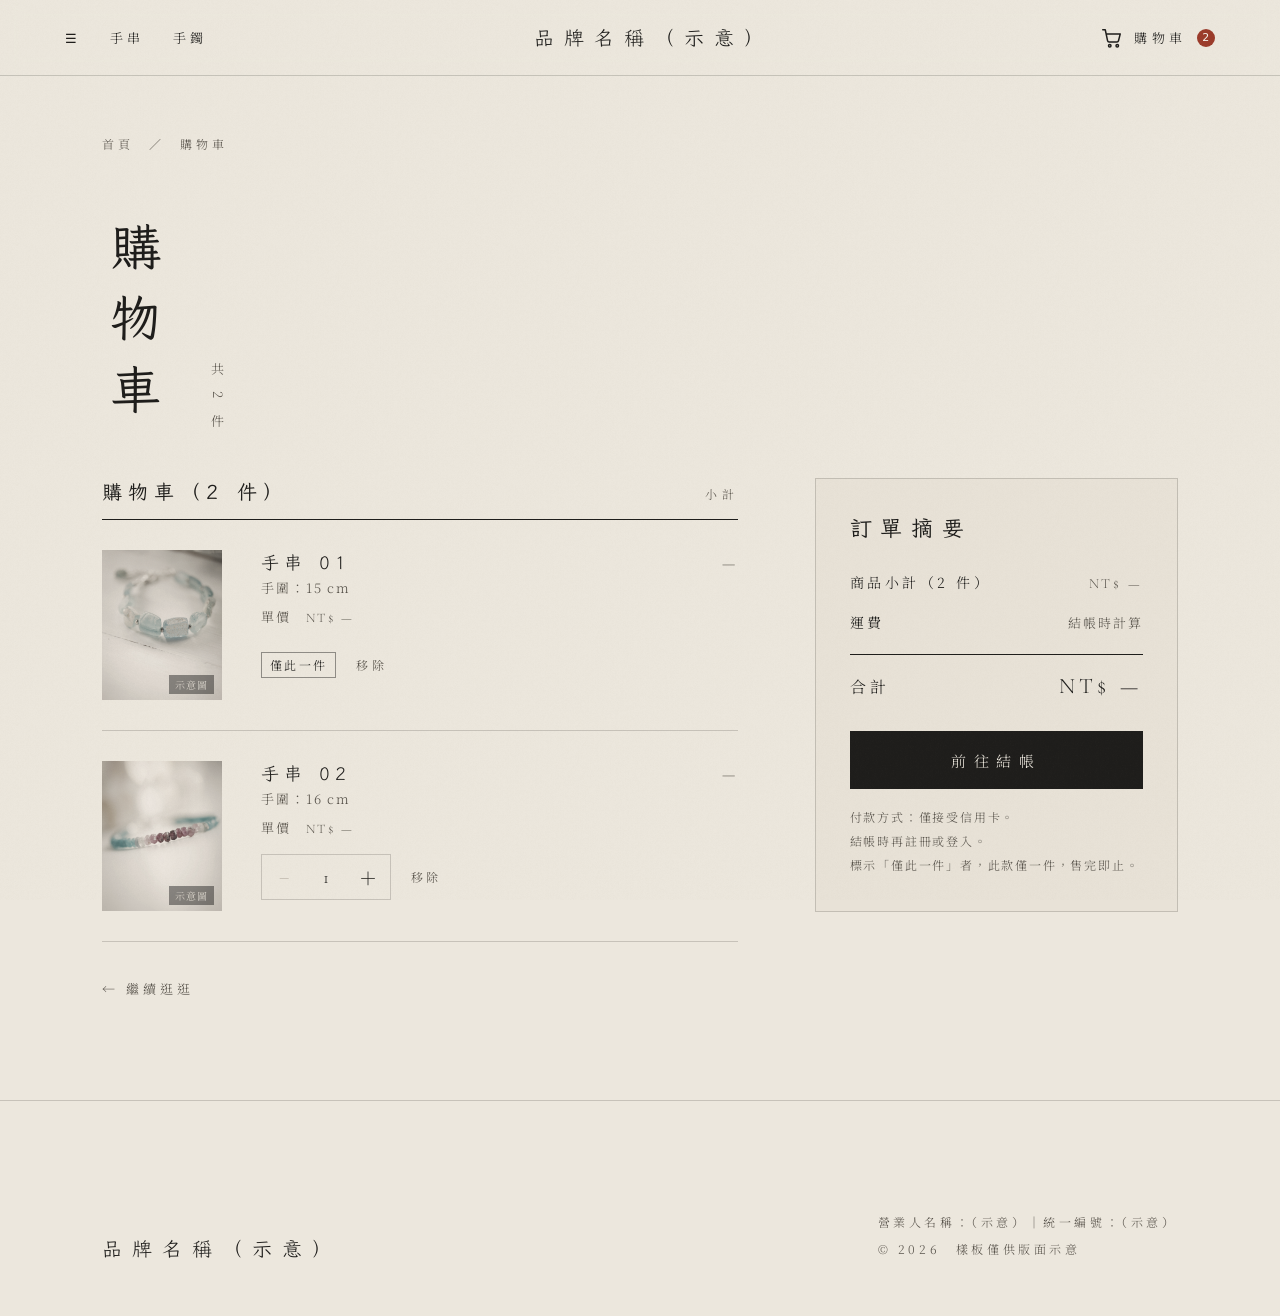
==== commit e0ac1efb: "購物車方案A：徽章 9+／跳動、抽屜標題件數、購物車頁手機標題與僅此一件標籤、文案 - 頁首徽章：0 件隱藏、1–9 數字、10 件以上 9+；加入時短暫跳動（尊重 prefers-reduced-m" ====
--- a/cart.html
+++ b/cart.html
@@ -4,7 +4,7 @@
 .thd{display:flex;justify-content:space-between;align-items:baseline;padding:0 0 14px;border-bottom:1px solid var(--ink)}.thd h2{font-family:var(--wk);font-weight:400;font-size:20px;letter-spacing:.3em;margin:0}.thd span{font-size:12px;letter-spacing:.35em;color:var(--ash)}
 .ci{display:grid;grid-template-columns:120px 1fr 140px;gap:0 2vw;padding:30px 0;border-bottom:1px solid var(--ln);align-items:start}
 .ci .th .pic,.ci .th .void{aspect-ratio:4/5;height:auto}.ci .meta{padding-left:1vw;min-width:0}.ci .meta .nm{font-size:18px}.ci .meta .s{font-size:13px;color:var(--ash);letter-spacing:.15em;line-height:2.2}
-.ci .ctl{display:flex;align-items:center;flex-wrap:wrap;gap:8px 20px;margin-top:10px}.ci .one{font-size:13px;letter-spacing:.25em;color:var(--ash);min-height:44px;display:inline-flex;align-items:center}
+.ci .ctl{display:flex;align-items:center;flex-wrap:wrap;gap:8px 20px;margin-top:10px}.ci .one{font-size:12px;letter-spacing:.2em;color:var(--ink);border:1px solid rgba(30,29,27,.45);padding:3px 8px;line-height:1.5;display:inline-flex;align-items:center;white-space:nowrap}
 .qty button:disabled{color:#bdb6aa;cursor:not-allowed;background:none}
 .rm{min-height:44px;display:inline-flex;align-items:center;font-size:12px;letter-spacing:.3em;color:var(--ash);background:none;border:0;padding:0;cursor:pointer;border-bottom:1px solid transparent}.rm:hover{border-bottom-color:var(--ash)}
 .ci .sub{text-align:right;white-space:nowrap}.ci .sub .lb{display:none}
@@ -21,7 +21,7 @@
 .empty h2{font-family:var(--wk);font-weight:400;font-size:clamp(26px,2.6vw,36px);letter-spacing:.3em;margin:0 0 30px}
 .sr{position:absolute;width:1px;height:1px;overflow:hidden;clip:rect(0 0 0 0);white-space:nowrap}
 body.isempty .cw{display:none}body.isempty .empty{display:grid}
-@media(max-width:760px){.ch{padding:4vh 6vw 3vh}.cw{grid-template-columns:1fr;padding:0 6vw;gap:6vh}.thd span{display:none}
+@media(max-width:760px){.ch{padding:4vh 6vw 3vh;align-items:baseline;gap:0}.ch h1{writing-mode:horizontal-tb;font-size:30px;letter-spacing:.3em}.ch .cn{writing-mode:horizontal-tb;letter-spacing:.2em;font-size:13px}.ci .one{font-size:13px}.cw{grid-template-columns:1fr;padding:0 6vw;gap:6vh}.thd span{display:none}
 .ci{grid-template-columns:88px 1fr;gap:10px 18px;padding:22px 0}.ci .th{grid-row:1/3}.ci .meta{padding:0}.ci .meta .nm{font-size:16px}.ci .sub{text-align:left;font-size:15px;grid-column:2}.ci .sub .lb{display:inline;font-family:var(--tc);font-size:13px;letter-spacing:.2em;color:var(--ash);margin-right:10px}
 .rm,.thd span,.back{font-size:13px}.sumbox{position:static;padding:24px}.sumbox .s{font-size:14px}
 .cbar{display:flex;align-items:center;justify-content:space-between;gap:14px;position:fixed;left:0;right:0;bottom:0;z-index:30;padding:10px 16px calc(10px + env(safe-area-inset-bottom));background:rgba(236,231,221,.95);border-top:1px solid var(--ln);backdrop-filter:blur(8px)}
@@ -29,11 +29,11 @@
 body:not(.isempty){padding-bottom:calc(76px + env(safe-area-inset-bottom))}body.isempty .cbar{display:none}
 .empty{grid-template-columns:1fr;text-align:center;justify-items:center;padding:6vh 6vw}.enso{width:56vw}.empty .btn{width:100%}}</style></head><body>
 <header><nav><a href="list.html" aria-label="選單">☰</a><a class="h" href="list.html#s">手串</a><a class="h" href="list.html#b">手鐲</a></nav><a class="logo" href="index.html">品牌名稱（示意）</a><nav><a class="cartlink" href="cart.html" aria-current="page" aria-label="購物車，2 件商品"><span class="cico"><svg viewBox="0 0 24 24" width="24" height="24" fill="none" stroke="currentColor" stroke-width="1.5" stroke-linecap="round" stroke-linejoin="round" aria-hidden="true" focusable="false"><path d="M2.75 3.75h2.5l2.3 10.9a1.6 1.6 0 0 0 1.6 1.3h7.8a1.6 1.6 0 0 0 1.55-1.2l1.75-6.85H6.1"/><circle cx="9.75" cy="19.75" r="1.25"/><circle cx="17.25" cy="19.75" r="1.25"/></svg><span id="bagn" class="badge">2</span></span><span class="ct">購物車</span></a></nav></header><div class="crumb"><a href="index.html">首頁</a>　／　購物車</div>
-<div class="ch"><h1>購物車</h1></div>
+<div class="ch"><h1>購物車</h1><span class="v cn" id="chn">共 2 件</span></div>
 <div class="cw"><div><div class="thd"><h2 id="ctitle">購物車（2 件）</h2><span>小計</span></div><div id="items"></div><a class="back" href="list.html">← 繼續逛逛</a></div>
 <aside class="sumbox"><h2>訂單摘要</h2><div class="r"><span id="cnum">商品小計（2 件）</span><span class="pr" id="csub">NT$ —</span></div><div class="r"><span>運費</span><span class="ship">結帳時計算</span></div>
 <div class="r t"><span>合計</span><span class="pr" id="ctot">NT$ —</span></div>
-<a class="btn solid" href="#">前往結帳</a><div class="s">付款方式：僅接受信用卡。<br>結帳時再註冊或登入。<br>按下結帳後，選物將為您保留 15 分鐘。<br>標示「僅此一件」的選物售出即止。</div></aside></div>
+<a class="btn solid" href="#">前往結帳</a><div class="s">付款方式：僅接受信用卡。<br>結帳時再註冊或登入。<br>標示「僅此一件」者，此款僅一件，售完即止。</div></aside></div>
 <div class="cbar"><div><span class="lb" id="cbnum">合計・2 件</span><span class="pr" id="cbtot">NT$ —</span></div><a class="btn solid" href="#">前往結帳</a></div>
 <div class="empty"><div class="enso"><span class="seal">空</span></div><div><h2>購物車還是空的</h2><a class="btn solid" href="list.html">去逛逛</a></div></div>
 <p class="sr" aria-live="polite" id="clive"></p>
@@ -48,7 +48,7 @@
 const count=()=>items.reduce((a,b)=>a+b.qty,0);
 function draw(){L.innerHTML=items.map((it,i)=>{const one=it.max<=1;return '<div class="ci" data-i="'+i+'"><a class="th" href="product.html" tabindex="-1" aria-hidden="true">'+(it.img?'<div class="pic"><img src="'+it.img+'" alt=""><span class="tag">示意圖</span></div>':'<div class="void"><span class="v">待補</span></div>')+'</a><div class="meta"><a class="nm" href="product.html">'+it.nm+'</a><div class="s">'+it.spec+'</div><div class="s">單價　<span class="pr">'+money(it.price)+'</span></div><div class="ctl">'+(one?'<span class="one">僅此一件</span>':'<div class="qty" data-cart role="group" aria-label="'+it.nm+' 數量"><button type="button" data-d="-1" aria-label="減少 '+it.nm+' 數量"'+(it.qty<=1?' disabled':'')+'>−</button><span>'+it.qty+'</span><button type="button" data-d="1" aria-label="增加 '+it.nm+' 數量"'+(it.qty>=it.max?' disabled':'')+'>＋</button></div>')+'<button type="button" class="rm" aria-label="移除 '+it.nm+'">移除</button></div></div><div class="sub"><span class="lb">小計</span><span class="pr">'+line(it)+'</span></div></div>'}).join('');sum()}
 /* 合計：任何一件價格未定就顯示 NT$ — */
-function sum(){const n=count(),t=items.some(b=>b.price==null)?null:items.reduce((a,b)=>a+b.price*b.qty,0);$('ctitle').textContent='購物車（'+n+' 件）';$('cnum').textContent='商品小計（'+n+' 件）';$('cbnum').textContent='合計・'+n+' 件';[$('csub'),$('ctot'),$('cbtot')].forEach(e=>e.textContent=money(t));setBag(n);document.body.classList.toggle('isempty',!items.length)}
+function sum(){const n=count(),t=items.some(b=>b.price==null)?null:items.reduce((a,b)=>a+b.price*b.qty,0);$('ctitle').textContent='購物車（'+n+' 件）';$('chn').textContent='共 '+n+' 件';$('cnum').textContent='商品小計（'+n+' 件）';$('cbnum').textContent='合計・'+n+' 件';[$('csub'),$('ctot'),$('cbtot')].forEach(e=>e.textContent=money(t));setBag(n);document.body.classList.toggle('isempty',!items.length)}
 L.addEventListener('click',e=>{const b=e.target.closest('button'),r=e.target.closest('.ci');if(!b||!r)return;const i=+r.dataset.i,it=items[i];
 if(b.classList.contains('rm')){items.splice(i,1);draw();$('clive').textContent='已移除 '+it.nm+'。購物車共 '+count()+' 件';const nx=L.querySelectorAll('.rm')[Math.min(i,items.length-1)];(nx||document.querySelector('.empty .btn')).focus();return}
 const d=+b.dataset.d;if(d&&!b.disabled){it.qty=Math.min(it.max,Math.max(1,it.qty+d));draw();$('clive').textContent=it.nm+' 數量 '+it.qty+'。購物車共 '+count()+' 件';const q=L.querySelector('.ci[data-i="'+i+'"] [data-d="'+d+'"]');(q.disabled?L.querySelector('.ci[data-i="'+i+'"] [data-d="'+(-d)+'"]'):q).focus()}});
--- a/zen.css
+++ b/zen.css
@@ -10,6 +10,10 @@
 /* 頁首購物車 */
 .cartlink{gap:10px}.cico{position:relative;display:inline-flex;width:24px;height:24px;flex:none}.cico svg{display:block}
 .badge{position:absolute;top:-7px;right:-10px;min-width:18px;height:18px;padding:0 5px;border-radius:9px;background:var(--seal);color:#f6f2ea;font:500 11px/18px system-ui,-apple-system,sans-serif;letter-spacing:0;text-align:center}.badge[hidden]{display:none}
+.badge.bump{animation:bump .45s cubic-bezier(.3,.7,.4,1.4)}@keyframes bump{0%{transform:scale(1)}35%{transform:scale(1.4)}100%{transform:scale(1)}}
+@media(prefers-reduced-motion:reduce){.badge.bump{animation:none}}
+/* 電腦版：圖示＋「購物車」＋徽章（徽章在字的右側） */
+@media(min-width:761px){.cartlink{position:relative;padding-right:42px}.cartlink:has(.badge[hidden]){padding-right:14px}.cartlink .cico{position:static}.cartlink .badge{top:50%;right:14px;margin-top:-9px}}
 .logo{font-family:var(--wk);font-size:20px;letter-spacing:.5em}
 .seal{display:inline-flex;width:44px;height:44px;border:1px solid var(--seal);color:var(--seal);font-family:var(--wk);font-size:14px;align-items:center;justify-content:center;line-height:1.1;text-align:center;flex:none}
 .btn{display:inline-flex;align-items:center;justify-content:center;min-height:52px;padding:0 36px;border:1px solid var(--ink);font-size:14px;letter-spacing:.5em;transition:.6s;background:none;cursor:pointer}
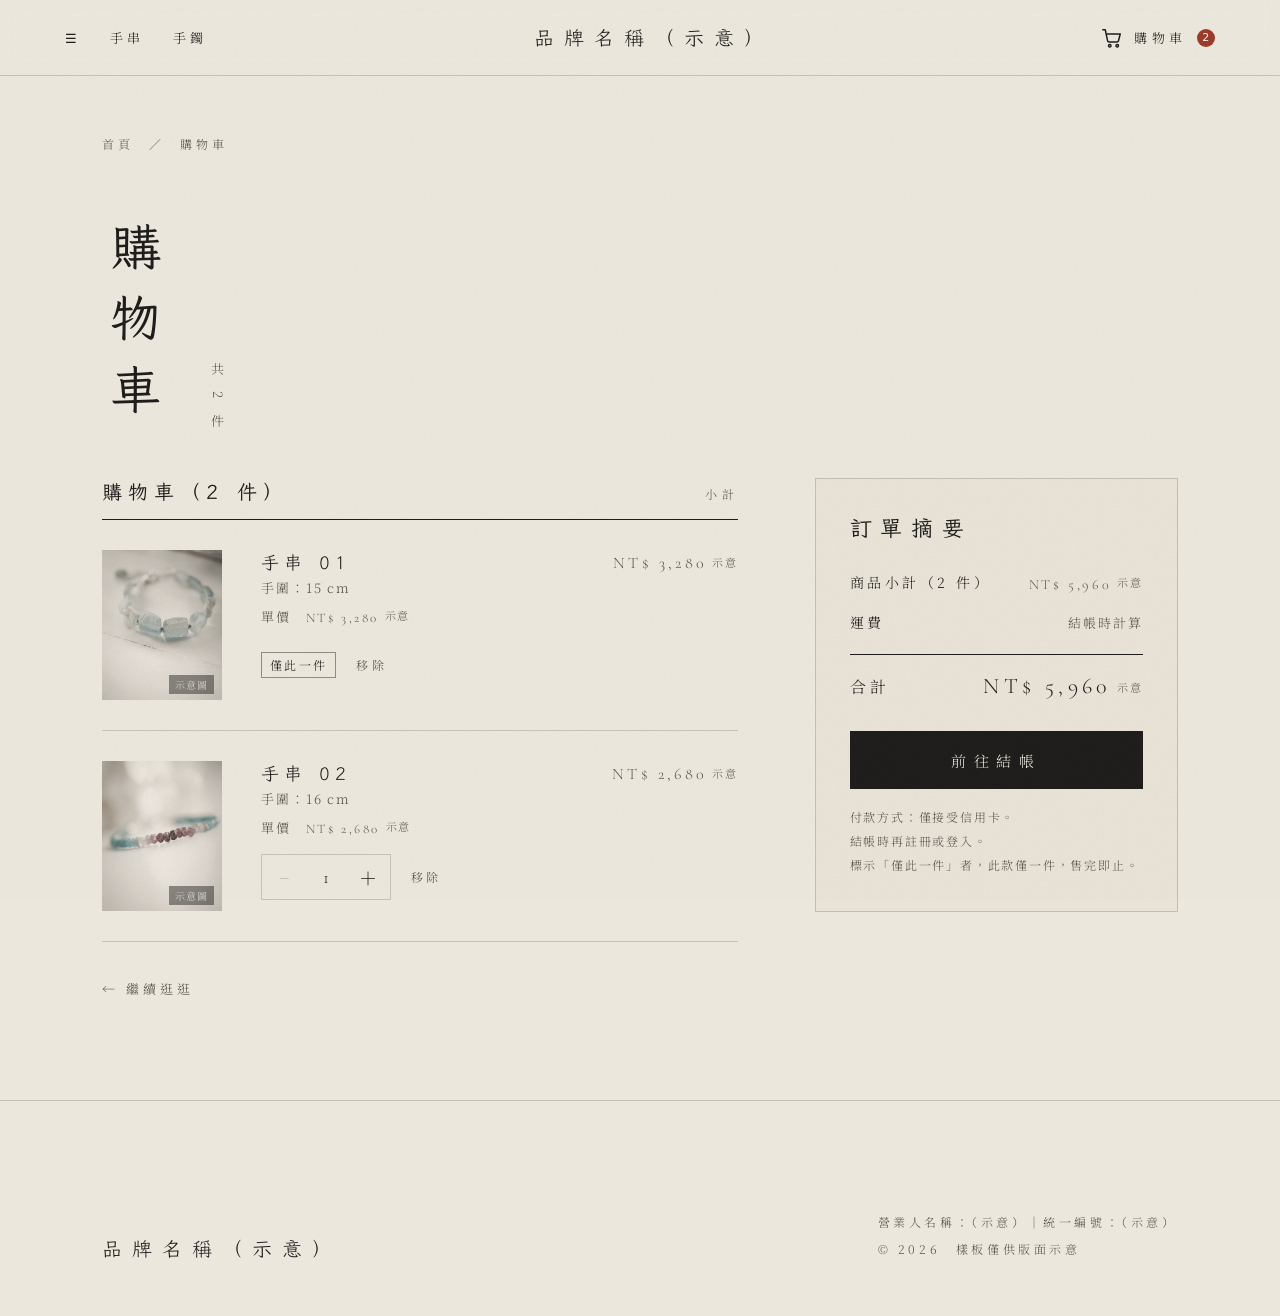
==== commit 80e54746: "示意價集中於 zen.js PRICES（全站一致、旁標「示意」、購物車即時計算）；抽屜移除打勾圖示，僅標題與「已加入購物車」文字 Co-Authored-By: Claude Opus 5.5 <n" ====
--- a/cart.html
+++ b/cart.html
@@ -39,16 +39,16 @@
 <p class="sr" aria-live="polite" id="clive"></p>
 <footer><span class="logo" style="color:var(--ink)">品牌名稱（示意）</span><span style="line-height:2.2">營業人名稱：（示意）｜統一編號：（示意）<br>© 2026　樣板僅供版面示意</span></footer>
 <script src="zen.js"></script>
-<script>{/* 示意資料：寫死在頁面內；price 為 null 表示價格待店家提供 */
-const items=[{nm:'手串 01',spec:'手圍：15 cm',price:null,img:'assets/bracelet-a.jpg',qty:1,max:1},{nm:'手串 02',spec:'手圍：16 cm',price:null,img:'assets/bracelet-b.jpg',qty:1,max:3}];
+<script>{/* 示意資料：寫死在頁面內；單價取自 zen.js 的 PRICES（無價格時顯示 NT$ —） */
+const items=[{nm:'手串 01',spec:'手圍：15 cm',price:PRICES['手串 01'],img:'assets/bracelet-a.jpg',qty:1,max:1},{nm:'手串 02',spec:'手圍：16 cm',price:PRICES['手串 02'],img:'assets/bracelet-b.jpg',qty:1,max:3}];
 const m=location.search.match(/qty=([0-9]+)/);if(m){items[0].max=2;items[0].qty=Math.min(2,Math.max(1,+m[1]))}
 if(location.search.includes('empty'))items.length=0;
 const L=document.getElementById('items'),$=id=>document.getElementById(id);
-const money=n=>n==null?'NT$ —':'NT$ '+n.toLocaleString('en-US'),line=it=>it.price==null?'—':money(it.price*it.qty);
+const money=priceHTML,line=it=>it.price==null?'—':money(it.price*it.qty);
 const count=()=>items.reduce((a,b)=>a+b.qty,0);
 function draw(){L.innerHTML=items.map((it,i)=>{const one=it.max<=1;return '<div class="ci" data-i="'+i+'"><a class="th" href="product.html" tabindex="-1" aria-hidden="true">'+(it.img?'<div class="pic"><img src="'+it.img+'" alt=""><span class="tag">示意圖</span></div>':'<div class="void"><span class="v">待補</span></div>')+'</a><div class="meta"><a class="nm" href="product.html">'+it.nm+'</a><div class="s">'+it.spec+'</div><div class="s">單價　<span class="pr">'+money(it.price)+'</span></div><div class="ctl">'+(one?'<span class="one">僅此一件</span>':'<div class="qty" data-cart role="group" aria-label="'+it.nm+' 數量"><button type="button" data-d="-1" aria-label="減少 '+it.nm+' 數量"'+(it.qty<=1?' disabled':'')+'>−</button><span>'+it.qty+'</span><button type="button" data-d="1" aria-label="增加 '+it.nm+' 數量"'+(it.qty>=it.max?' disabled':'')+'>＋</button></div>')+'<button type="button" class="rm" aria-label="移除 '+it.nm+'">移除</button></div></div><div class="sub"><span class="lb">小計</span><span class="pr">'+line(it)+'</span></div></div>'}).join('');sum()}
 /* 合計：任何一件價格未定就顯示 NT$ — */
-function sum(){const n=count(),t=items.some(b=>b.price==null)?null:items.reduce((a,b)=>a+b.price*b.qty,0);$('ctitle').textContent='購物車（'+n+' 件）';$('chn').textContent='共 '+n+' 件';$('cnum').textContent='商品小計（'+n+' 件）';$('cbnum').textContent='合計・'+n+' 件';[$('csub'),$('ctot'),$('cbtot')].forEach(e=>e.textContent=money(t));setBag(n);document.body.classList.toggle('isempty',!items.length)}
+function sum(){const n=count(),t=items.some(b=>b.price==null)?null:items.reduce((a,b)=>a+b.price*b.qty,0);$('ctitle').textContent='購物車（'+n+' 件）';$('chn').textContent='共 '+n+' 件';$('cnum').textContent='商品小計（'+n+' 件）';$('cbnum').textContent='合計・'+n+' 件';[$('csub'),$('ctot'),$('cbtot')].forEach(e=>e.innerHTML=money(t));setBag(n);document.body.classList.toggle('isempty',!items.length)}
 L.addEventListener('click',e=>{const b=e.target.closest('button'),r=e.target.closest('.ci');if(!b||!r)return;const i=+r.dataset.i,it=items[i];
 if(b.classList.contains('rm')){items.splice(i,1);draw();$('clive').textContent='已移除 '+it.nm+'。購物車共 '+count()+' 件';const nx=L.querySelectorAll('.rm')[Math.min(i,items.length-1)];(nx||document.querySelector('.empty .btn')).focus();return}
 const d=+b.dataset.d;if(d&&!b.disabled){it.qty=Math.min(it.max,Math.max(1,it.qty+d));draw();$('clive').textContent=it.nm+' 數量 '+it.qty+'。購物車共 '+count()+' 件';const q=L.querySelector('.ci[data-i="'+i+'"] [data-d="'+d+'"]');(q.disabled?L.querySelector('.ci[data-i="'+i+'"] [data-d="'+(-d)+'"]'):q).focus()}});
--- a/zen.css
+++ b/zen.css
@@ -39,3 +39,6 @@
 .drawer .ft{margin-top:auto;padding:24px 28px;border-top:1px solid var(--ln);display:grid;gap:12px}
 .drawer .sum{display:flex;justify-content:space-between;letter-spacing:.3em;font-size:14px;margin-bottom:6px}
 @media(max-width:760px){header nav a.h{display:none}.cartlink .ct{display:none}.badge{min-width:20px;height:20px;border-radius:10px;font-size:13px;line-height:20px;top:-8px;right:-11px}.logo{font-size:15px;letter-spacing:.35em}header{padding:0 2vw}.crumb{padding:3vh 6vw 0;font-size:13px}footer{flex-direction:column;align-items:flex-start;gap:20px;font-size:13px}.v{font-size:13px}.tag{font-size:13px}}
+
+/* 示意價旁的小字標註 */
+.pn{font-family:var(--tc);font-size:11px;font-weight:300;letter-spacing:.15em;color:var(--ash);margin-left:.5em;vertical-align:.15em}@media(max-width:760px){.pn{font-size:12px}}
